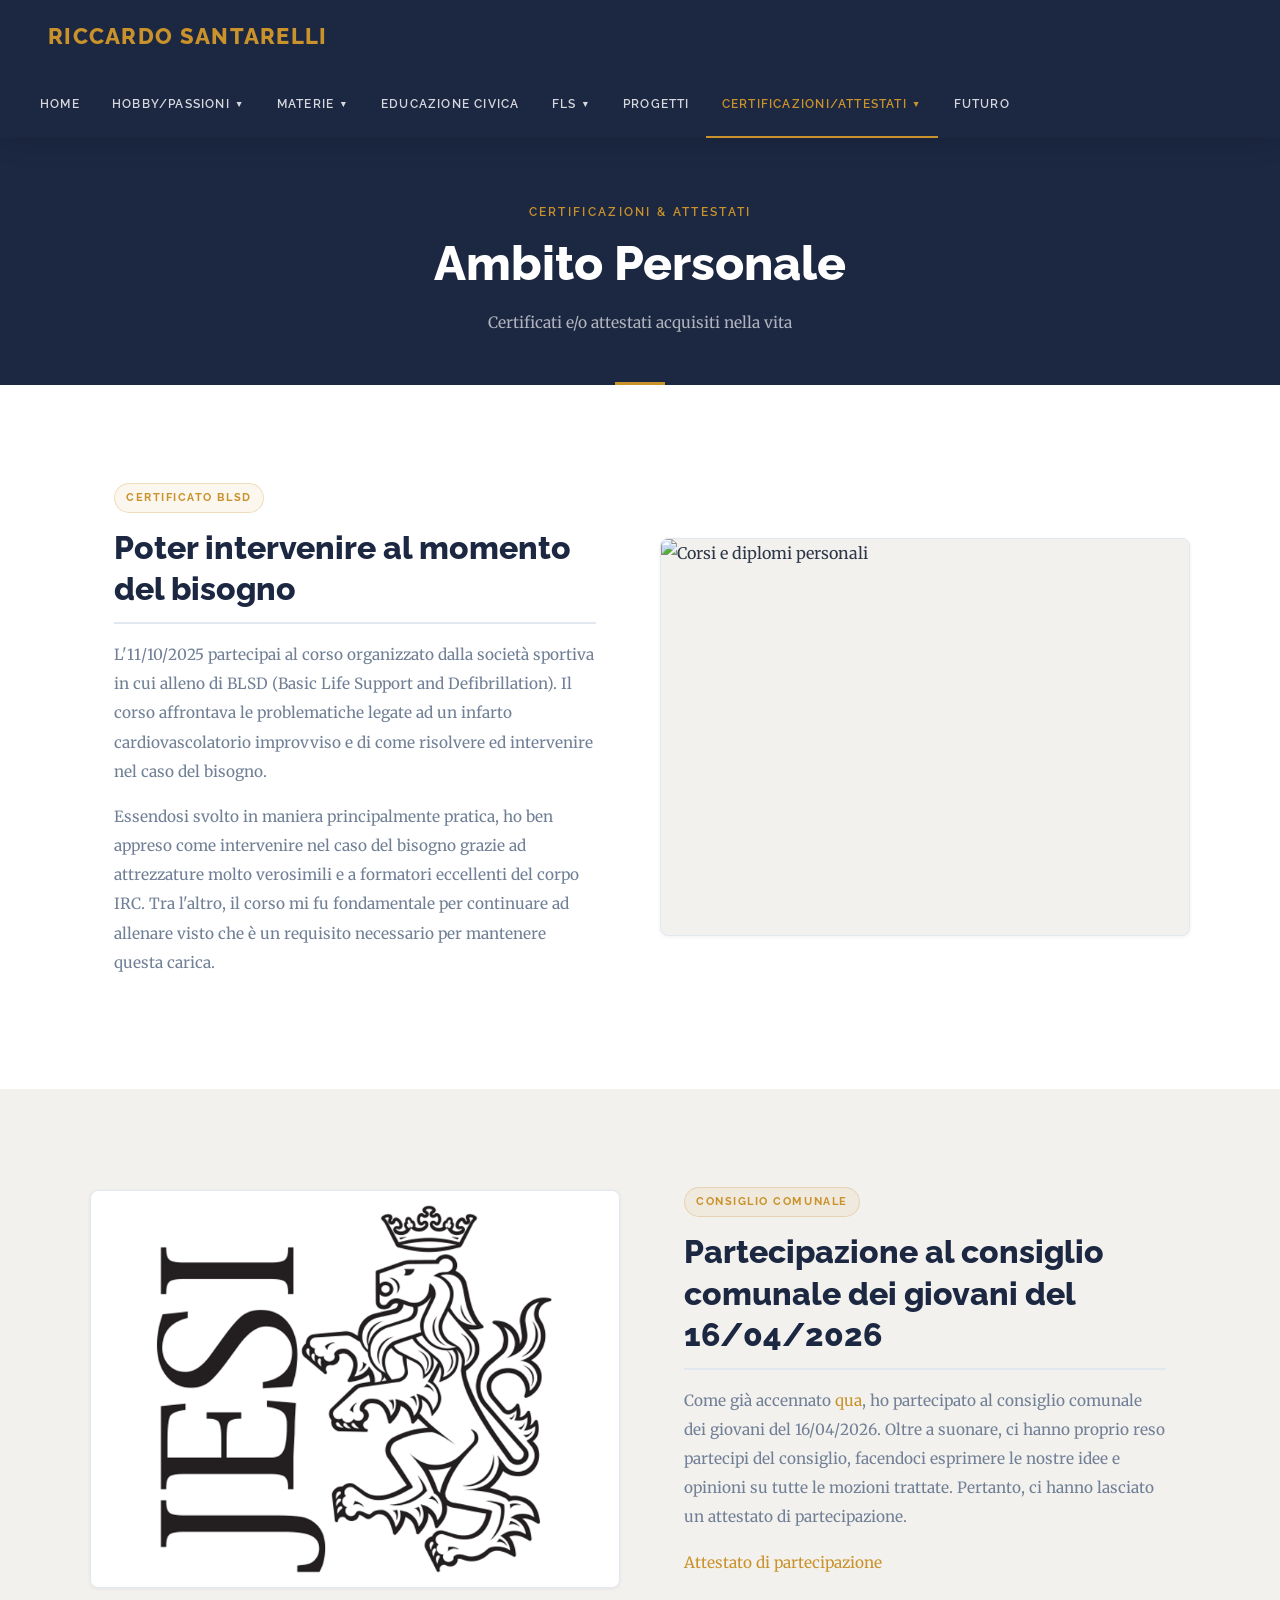
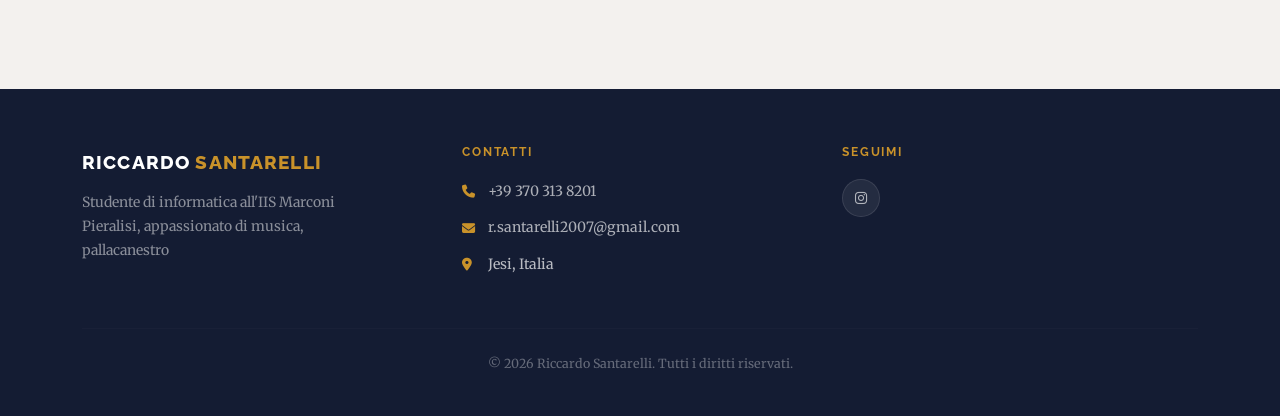
==== ambito-personale.html @ a691b488 "Add files via upload" ====
<!DOCTYPE html>
<html lang="it">
<head>
  <meta charset="UTF-8" />
  <meta name="viewport" content="width=device-width, initial-scale=1.0" />
  <meta name="description" content="Certificazioni — Ambito Personale" />
  <title>Certificazioni — Ambito Personale</title>
  <link rel="stylesheet" href="https://cdn.jsdelivr.net/npm/bootstrap@5.3.2/dist/css/bootstrap.min.css" />
  <link rel="stylesheet" href="https://cdnjs.cloudflare.com/ajax/libs/font-awesome/6.5.0/css/all.min.css" />
  <link rel="preconnect" href="https://fonts.googleapis.com" />
  <link rel="preconnect" href="https://fonts.gstatic.com" crossorigin />
  <link href="https://fonts.googleapis.com/css2?family=Raleway:wght@400;600;700;800&family=Merriweather:wght@300;400&display=swap" rel="stylesheet" />
  <link rel="stylesheet" href="css/style.css" />
</head>
<body>

  <div id="navbar-placeholder"></div>

  <section class="page-hero">
    <div class="container">
      <p class="page-category">Certificazioni & Attestati</p>
      <h1>Ambito Personale</h1>
      <p class="page-description">
        Certificati e/o attestati acquisiti nella vita
      </p>
    </div>
  </section>

  <section class="content-section bg-white">
    <div class="container">
      <div class="row align-items-center gy-4">
        <div class="col-lg-6 fade-in">
          <div class="section-text-block">
            <span class="section-badge">Certificato BLSD</span>
            <h2 class="section-title">Poter intervenire al momento del bisogno</h2>
            <p class="section-text">
              L'11/10/2025 partecipai al corso organizzato dalla società sportiva in cui alleno di BLSD (Basic Life Support and Defibrillation).
              Il corso affrontava le problematiche legate ad un infarto cardiovascolatorio improvviso e di come risolvere ed intervenire nel caso del bisogno.
            </p>
            <p class="section-text">
              Essendosi svolto in maniera principalmente pratica, ho ben appreso come intervenire nel caso del bisogno grazie ad attrezzature molto verosimili e a formatori eccellenti del corpo IRC.
              Tra l'altro, il corso mi fu fondamentale per continuare ad allenare visto che è un requisito necessario per mantenere questa carica.
            </p>
          </div>
        </div>
        <div class="col-lg-6 fade-in">
          <div class="section-image-wrapper">
            <img class="section-image" src="ATTESTATO SANTARELLI RICCARDO blsd-1.png" alt="Corsi e diplomi personali" />
          </div>
        </div>
      </div>
    </div>
  </section>

  <section class="content-section bg-alt">
    <div class="container">
      <div class="row align-items-center gy-4">
        <div class="col-lg-6 fade-in">
          <div class="section-image-wrapper">
            <img class="section-image" src="logo jesi.jpg" alt="Brevetti e qualifiche personali" />
          </div>
        </div>
        <div class="col-lg-6 fade-in">
          <div class="section-text-block">
            <span class="section-badge">Consiglio comunale</span>
            <h2 class="section-title">Partecipazione al consiglio comunale dei giovani del 16/04/2026</h2>
            <p class="section-text">
              Come già accennato <a href="progetti.html#collegamentoMusica">qua</a>, ho partecipato al consiglio comunale dei giovani del 16/04/2026.
              Oltre a suonare, ci hanno proprio reso partecipi del consiglio, facendoci esprimere le nostre idee e opinioni su tutte le mozioni trattate. Pertanto, ci hanno lasciato un attestato di partecipazione.
            </p>
            <p class="section-text">
              <a href="pdf/comune.pdf" target="_blank">Attestato di partecipazione</a>
            </p>
          </div>
        </div>
      </div>
    </div>
  </section>

  

  <div id="footer-placeholder"></div>

  <script src="https://cdn.jsdelivr.net/npm/bootstrap@5.3.2/dist/js/bootstrap.bundle.min.js"></script>
  <script src="js/main.js"></script>
</body>
</html>
---- css/style.css ----
/* ============================================================
   STYLE.CSS — Foglio di stile principale del sito personale
   ============================================================ */


/* -------------------------------------------------------
   1. VARIABILI CSS (Design Tokens)
------------------------------------------------------- */
:root {
  --navy:       #1c2742;
  --navy-dark:  #141c33;
  --cream:      #faf9f7;
  --alt-bg:     #f3f1ee;
  --gold:       #c9922a;
  --gold-light: #e8b04a;
  --white:      #ffffff;
  --text:       #2d3748;
  --text-light: #718096;
  --border:     #e2e8f0;

  --shadow-sm:  0 1px 4px  rgba(0, 0, 0, 0.06);
  --shadow-md:  0 4px 16px rgba(0, 0, 0, 0.09);
  --shadow-lg:  0 8px 32px rgba(0, 0, 0, 0.12);

  --radius-sm:  4px;
  --radius-md:  8px;
  --radius-lg:  16px;

  --transition: 0.25s ease;

  --font-display: 'Raleway', sans-serif;
  --font-body:    'Merriweather', serif;
}


/* -------------------------------------------------------
   2. RESET E BASE
------------------------------------------------------- */
*,
*::before,
*::after {
  box-sizing: border-box;
  margin: 0;
  padding: 0;
}

html {
  scroll-behavior: smooth;
  font-size: 16px;
}

body {
  font-family: var(--font-body);
  color: var(--text);
  background-color: var(--cream);
  line-height: 1.8;
  overflow-x: hidden;
}

img {
  max-width: 100%;
  height: auto;
  display: block;
}

a {
  color: var(--gold);
  text-decoration: none;
  transition: color var(--transition);
}

a:hover {
  color: var(--gold-light);
}

h1, h2, h3, h4, h5, h6 {
  font-family: var(--font-display);
  font-weight: 700;
  line-height: 1.3;
  color: var(--navy);
}


/* -------------------------------------------------------
   3. NAVBAR
------------------------------------------------------- */
.navbar-custom {
  background-color: var(--navy);
  padding: 0;
  position: sticky;
  top: 0;
  z-index: 1000;
  box-shadow: var(--shadow-md);
}

.navbar-custom .navbar-brand {
  font-family: var(--font-display);
  font-weight: 800;
  font-size: 1.35rem;
  color: var(--white) !important;
  letter-spacing: 0.06em;
  text-transform: uppercase;
  padding: 1.1rem 1.5rem;
  transition: color var(--transition);
}

.navbar-custom .navbar-brand span {
  color: var(--gold);
}

.navbar-custom .navbar-brand:hover {
  color: var(--gold) !important;
}

.navbar-custom .nav-list {
  list-style: none;
  display: flex;
  align-items: stretch;
  margin: 0;
  padding: 0;
  height: 100%;
}

.navbar-custom .nav-item-custom {
  position: relative;
  display: flex;
  align-items: center;
}

.navbar-custom .nav-link-custom {
  font-family: var(--font-display);
  font-weight: 600;
  font-size: 0.76rem;
  letter-spacing: 0.1em;
  text-transform: uppercase;
  color: rgba(255, 255, 255, 0.82);
  padding: 1.25rem 1rem;
  display: flex;
  align-items: center;
  gap: 0.3rem;
  cursor: pointer;
  transition: color var(--transition), background-color var(--transition);
  border-bottom: 2px solid transparent;
  white-space: nowrap;
}

.navbar-custom .nav-link-custom .arrow {
  font-size: 0.55rem;
  transition: transform var(--transition);
  display: inline-block;
}

.navbar-custom .nav-item-custom:hover .nav-link-custom .arrow {
  transform: rotate(180deg);
}

.navbar-custom .nav-link-custom:hover,
.navbar-custom .nav-link-custom.active {
  color: var(--gold);
  border-bottom-color: var(--gold);
}


/* -------------------------------------------------------
   3a. DROPDOWN
------------------------------------------------------- */
.dropdown-custom {
  position: absolute;
  top: 100%;
  left: 50%;
  transform: translateX(-50%) translateY(-6px);
  background: var(--white);
  border-radius: var(--radius-md);
  box-shadow: var(--shadow-lg);
  padding: 1rem;
  display: flex;
  gap: 0.75rem;
  min-width: 200px;
  z-index: 999;
  border-top: 2px solid var(--gold);

  opacity: 0;
  visibility: hidden;
  pointer-events: none;
  transition: opacity var(--transition),
              visibility var(--transition),
              transform var(--transition);
}

.nav-item-custom:hover .dropdown-custom {
  opacity: 1;
  visibility: visible;
  pointer-events: auto;
  transform: translateX(-50%) translateY(0);
}

.dropdown-item-custom {
  display: flex;
  flex-direction: column;
  align-items: center;
  gap: 0.5rem;
  padding: 0.5rem;
  border-radius: var(--radius-sm);
  text-decoration: none;
  color: var(--text);
  transition: background-color var(--transition);
  min-width: 90px;
}

.dropdown-item-custom:hover {
  background-color: var(--alt-bg);
  color: var(--navy);
}

.dropdown-item-custom .dropdown-img {
  width: 80px;
  height: 60px;
  object-fit: cover;
  border-radius: var(--radius-sm);
  border: 1px solid var(--border);
  background-color: var(--alt-bg);
  transition: border-color var(--transition);
}

.dropdown-item-custom:hover .dropdown-img {
  border-color: var(--gold);
}

.dropdown-item-custom .dropdown-label {
  font-family: var(--font-display);
  font-size: 0.66rem;
  font-weight: 700;
  letter-spacing: 0.08em;
  text-transform: uppercase;
  text-align: center;
  color: var(--navy);
}


/* -------------------------------------------------------
   3b. HAMBURGER
------------------------------------------------------- */
.hamburger {
  display: none;
  flex-direction: column;
  justify-content: center;
  gap: 5px;
  cursor: pointer;
  padding: 1.1rem;
  background: none;
  border: none;
}

.hamburger span {
  display: block;
  width: 22px;
  height: 2px;
  background-color: var(--white);
  border-radius: 2px;
  transition: transform var(--transition), opacity var(--transition);
}

.hamburger.open span:nth-child(1) {
  transform: translateY(7px) rotate(45deg);
}
.hamburger.open span:nth-child(2) {
  opacity: 0;
}
.hamburger.open span:nth-child(3) {
  transform: translateY(-7px) rotate(-45deg);
}


/* -------------------------------------------------------
   4. HERO HOME — sfondo chiaro, non blu scuro
------------------------------------------------------- */
.hero-home {
  min-height: 92vh;
  display: flex;
  align-items: center;
  background-color: var(--cream);
  position: relative;
  overflow: hidden;
}

/* Sottile barra dorata a sinistra */
.hero-home::before {
  content: '';
  position: absolute;
  top: 0;
  left: 0;
  width: 4px;
  height: 100%;
  background: linear-gradient(to bottom, var(--gold), transparent);
  pointer-events: none;
}

.hero-content {
  position: relative;
  z-index: 1;
}

.hero-name {
  font-family: var(--font-display);
  font-weight: 800;
  font-size: clamp(2.4rem, 5vw, 4rem);
  color: var(--navy);
  line-height: 1.1;
  margin-bottom: 0.5rem;
}

.hero-name .highlight {
  color: var(--gold);
}

.hero-subtitle {
  font-family: var(--font-display);
  font-weight: 600;
  font-size: 0.8rem;
  color: var(--text-light);
  letter-spacing: 0.2em;
  text-transform: uppercase;
  margin-bottom: 1.5rem;
}

.hero-bio {
  font-size: 0.97rem;
  color: var(--text-light);
  max-width: 500px;
  line-height: 1.9;
  margin-bottom: 2rem;
}

.btn-hero {
  display: inline-block;
  font-family: var(--font-display);
  font-weight: 700;
  font-size: 0.78rem;
  letter-spacing: 0.12em;
  text-transform: uppercase;
  color: var(--white);
  background-color: var(--navy);
  padding: 0.8rem 2rem;
  border-radius: var(--radius-sm);
  border: 2px solid var(--navy);
  transition: background-color var(--transition), color var(--transition), border-color var(--transition);
}

.btn-hero:hover {
  background-color: var(--gold);
  border-color: var(--gold);
  color: var(--white);
}

.hero-photo-wrapper {
  position: relative;
  display: flex;
  justify-content: center;
}

/* Semplice rettangolo offset come accento visivo */
.hero-photo-wrapper::before {
  content: '';
  position: absolute;
  width: calc(100% - 60px);
  height: calc(100% - 40px);
  background-color: rgba(201, 146, 42, 0.07);
  border: 1px solid rgba(201, 146, 42, 0.2);
  border-radius: var(--radius-lg);
  top: 20px;
  left: 50px;
  z-index: 0;
}

.hero-photo {
  width: 100%;
  max-width: 400px;
  aspect-ratio: 3 / 4;
  object-fit: cover;
  border-radius: var(--radius-lg);
  position: relative;
  z-index: 1;
  box-shadow: var(--shadow-md);
  background-color: var(--alt-bg);
  border: 1px solid var(--border);
}


/* -------------------------------------------------------
   5. PAGE HERO — Banner pagine interne
------------------------------------------------------- */
.page-hero {
  background-color: var(--navy);
  padding: 4rem 0 3rem;
  text-align: center;
  position: relative;
}

.page-hero::after {
  content: '';
  position: absolute;
  bottom: 0;
  left: 50%;
  transform: translateX(-50%);
  width: 50px;
  height: 3px;
  background: var(--gold);
}

.page-hero .page-category {
  font-family: var(--font-display);
  font-size: 0.72rem;
  font-weight: 600;
  letter-spacing: 0.2em;
  text-transform: uppercase;
  color: var(--gold);
  margin-bottom: 0.6rem;
}

.page-hero h1 {
  font-family: var(--font-display);
  font-size: clamp(1.8rem, 4vw, 3rem);
  font-weight: 800;
  color: var(--white);
  margin-bottom: 0.9rem;
}

.page-hero .page-description {
  font-size: 0.97rem;
  color: rgba(255, 255, 255, 0.65);
  max-width: 540px;
  margin: 0 auto;
  line-height: 1.8;
}


/* -------------------------------------------------------
   6. SEZIONI CONTENUTO
------------------------------------------------------- */
.content-section {
  padding: 5rem 0;
}

.content-section.bg-alt {
  background-color: var(--alt-bg);
}

.content-section.bg-white {
  background-color: var(--white);
}

.section-text-block {
  padding: 1rem 2rem;
}

.section-badge {
  display: inline-block;
  font-family: var(--font-display);
  font-size: 0.68rem;
  font-weight: 700;
  letter-spacing: 0.14em;
  text-transform: uppercase;
  color: var(--gold);
  background-color: rgba(201, 146, 42, 0.08);
  padding: 0.25rem 0.7rem;
  border-radius: 20px;
  border: 1px solid rgba(201, 146, 42, 0.25);
  margin-bottom: 0.9rem;
}

.section-title {
  font-family: var(--font-display);
  font-size: clamp(1.4rem, 2.5vw, 2rem);
  font-weight: 800;
  color: var(--navy);
  margin-bottom: 1rem;
  padding-bottom: 0.75rem;
  border-bottom: 2px solid var(--border);
}

.section-text {
  color: var(--text-light);
  font-size: 0.96rem;
  line-height: 1.9;
  margin-bottom: 1rem;
}

.section-image {
  width: 100%;
  aspect-ratio: 4 / 3;
  object-fit: cover;
  border-radius: var(--radius-md);
  box-shadow: var(--shadow-sm);
  background-color: var(--alt-bg);
  border: 1px solid var(--border);
  transition: box-shadow 0.3s ease;
}

.section-image:hover {
  box-shadow: var(--shadow-md);
}

.section-image-wrapper {
  padding: 0.5rem;
}

.section-image-wrapper .section-image {
  position: relative;
  z-index: 1;
}


/* -------------------------------------------------------
   7. ANIMAZIONI DI ENTRATA
------------------------------------------------------- */
.fade-in {
  opacity: 0;
  transform: translateY(20px);
  transition: opacity 0.55s ease, transform 0.55s ease;
}

.fade-in.visible {
  opacity: 1;
  transform: translateY(0);
}

.fade-in:nth-child(1) { transition-delay: 0.0s; }
.fade-in:nth-child(2) { transition-delay: 0.12s; }
.fade-in:nth-child(3) { transition-delay: 0.24s; }
.fade-in:nth-child(4) { transition-delay: 0.36s; }


/* -------------------------------------------------------
   8. FOOTER
------------------------------------------------------- */
.footer {
  background-color: var(--navy-dark);
  color: rgba(255, 255, 255, 0.7);
  padding: 3.5rem 0 1.5rem;
}

.footer-brand {
  font-family: var(--font-display);
  font-weight: 800;
  font-size: 1.2rem;
  color: var(--white);
  letter-spacing: 0.06em;
  text-transform: uppercase;
  margin-bottom: 0.75rem;
}

.footer-brand span {
  color: var(--gold);
}

.footer-desc {
  font-size: 0.87rem;
  line-height: 1.7;
  color: rgba(255,255,255,0.5);
  max-width: 260px;
}

.footer-col-title {
  font-family: var(--font-display);
  font-weight: 700;
  font-size: 0.72rem;
  letter-spacing: 0.16em;
  text-transform: uppercase;
  color: var(--gold);
  margin-bottom: 1.2rem;
}

.footer-list {
  list-style: none;
  padding: 0;
  margin: 0;
}

.footer-list li {
  margin-bottom: 0.7rem;
  font-size: 0.88rem;
  display: flex;
  align-items: center;
  gap: 0.5rem;
}

.footer-list li i {
  color: var(--gold);
  font-size: 0.82rem;
  width: 18px;
}

.footer-list a {
  color: rgba(255,255,255,0.65);
  text-decoration: none;
  transition: color var(--transition);
}

.footer-list a:hover {
  color: var(--gold);
}

.social-links {
  display: flex;
  gap: 0.6rem;
  flex-wrap: wrap;
  margin-top: 0.5rem;
}

.social-link {
  display: flex;
  align-items: center;
  justify-content: center;
  width: 38px;
  height: 38px;
  border-radius: 50%;
  background-color: rgba(255,255,255,0.07);
  border: 1px solid rgba(255,255,255,0.1);
  color: rgba(255,255,255,0.65) !important;
  font-size: 0.87rem;
  transition: background-color var(--transition), border-color var(--transition);
  text-decoration: none;
}

.social-link:hover {
  background-color: var(--gold);
  border-color: var(--gold);
  color: var(--white) !important;
}

.footer-divider {
  border: none;
  border-top: 1px solid rgba(255,255,255,0.08);
  margin: 2.5rem 0 1.5rem;
}

.footer-copyright {
  font-size: 0.78rem;
  color: rgba(255,255,255,0.35);
  text-align: center;
}


/* -------------------------------------------------------
   9. UTILITIES
------------------------------------------------------- */
.section-py { padding: 4.5rem 0; }

.section-heading-center {
  text-align: center;
  margin-bottom: 3rem;
}

.section-heading-center h2 {
  font-family: var(--font-display);
  font-size: clamp(1.8rem, 3vw, 2.4rem);
  font-weight: 800;
  color: var(--navy);
  margin-bottom: 1rem;
}

.section-heading-center p {
  color: var(--text-light);
  max-width: 540px;
  margin: 0 auto;
  font-size: 0.97rem;
}

.gold-line {
  width: 40px;
  height: 2px;
  background: var(--gold);
  border-radius: 2px;
  margin: 0.8rem auto 1.5rem;
}


/* -------------------------------------------------------
   10. RESPONSIVE
------------------------------------------------------- */
@media (max-width: 991px) {
  .hamburger {
    display: flex;
  }

  .navbar-custom .nav-list {
    display: none;
    flex-direction: column;
    width: 100%;
    background-color: var(--navy-dark);
    padding: 1rem 0;
    align-items: flex-start !important;
  }

  .navbar-custom .nav-list.open {
    display: flex;
  }

  .nav-item-custom {
    width: 100%;
    flex-direction: column;
    align-items: flex-start !important;
  }

  .nav-link-custom {
    width: 100%;
    padding: 0.85rem 1.5rem;
    border-bottom: none !important;
    border-left: 3px solid transparent;
  }

  .nav-link-custom:hover,
  .nav-link-custom.active {
    border-left-color: var(--gold) !important;
    border-bottom: none !important;
  }

  .dropdown-custom {
    position: static;
    transform: none;
    box-shadow: none;
    opacity: 1;
    visibility: visible;
    pointer-events: auto;
    border-radius: 0;
    border-top: none;
    border-left: 2px solid var(--gold);
    padding: 0.5rem 1rem 0.75rem 1.5rem;
    flex-direction: column;
    flex-wrap: nowrap;
    gap: 0.25rem;
    display: none;
    background-color: rgba(0,0,0,0.15);
    margin-left: 1.5rem;
    width: calc(100% - 1.5rem);
  }

  .nav-item-custom.open > .dropdown-custom {
    display: flex;
  }

  .dropdown-item-custom .dropdown-img {
    width: 64px;
    height: 50px;
  }
}

@media (max-width: 575px) {
  .hero-photo-wrapper::before {
    display: none;
  }

  .section-text-block {
    padding: 1rem 0;
  }

  .hero-home {
    min-height: auto;
    padding: 4rem 0;
  }

  .hero-name {
    font-size: 2.3rem;
  }

  .content-section .row-reverse-mobile {
    flex-direction: column-reverse;
  }
}
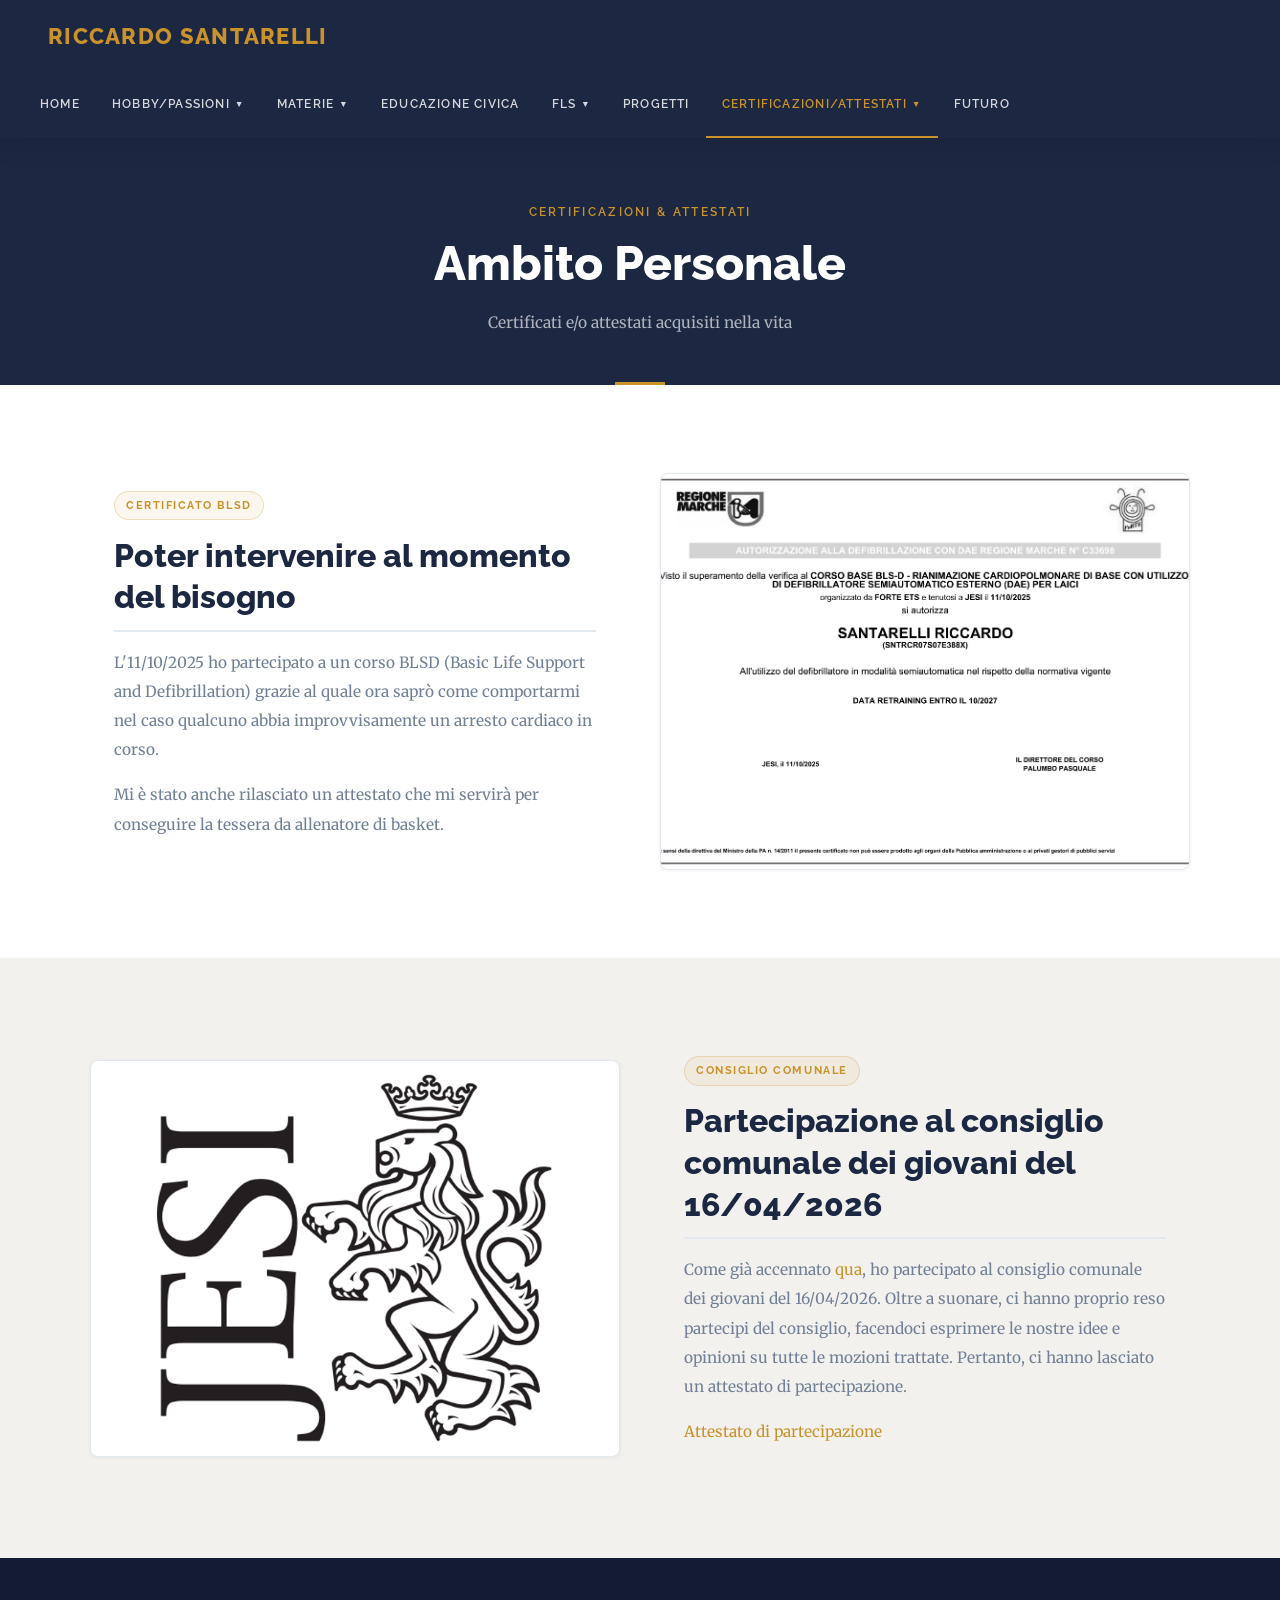
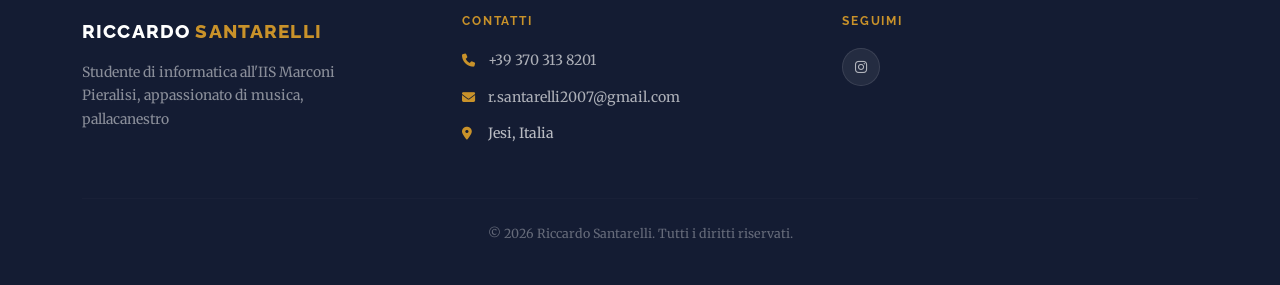
==== commit 78a43efd: "Revise BLSD course participation details Updated the description of the BLSD course participation an" ====
--- a/ambito-personale.html
+++ b/ambito-personale.html
@@ -34,12 +34,13 @@
             <span class="section-badge">Certificato BLSD</span>
             <h2 class="section-title">Poter intervenire al momento del bisogno</h2>
             <p class="section-text">
-              L'11/10/2025 partecipai al corso organizzato dalla società sportiva in cui alleno di BLSD (Basic Life Support and Defibrillation).
-              Il corso affrontava le problematiche legate ad un infarto cardiovascolatorio improvviso e di come risolvere ed intervenire nel caso del bisogno.
+              L'11/10/2025 ho partecipato a un corso BLSD (Basic Life Support and Defibrillation) grazie al
+              quale ora saprò come comportarmi nel caso qualcuno abbia improvvisamente un
+              arresto cardiaco in corso.
             </p>
             <p class="section-text">
-              Essendosi svolto in maniera principalmente pratica, ho ben appreso come intervenire nel caso del bisogno grazie ad attrezzature molto verosimili e a formatori eccellenti del corpo IRC.
-              Tra l'altro, il corso mi fu fondamentale per continuare ad allenare visto che è un requisito necessario per mantenere questa carica.
+              Mi è stato anche rilasciato un attestato che mi servirà per
+              conseguire la tessera da allenatore di basket.
             </p>
           </div>
         </div>
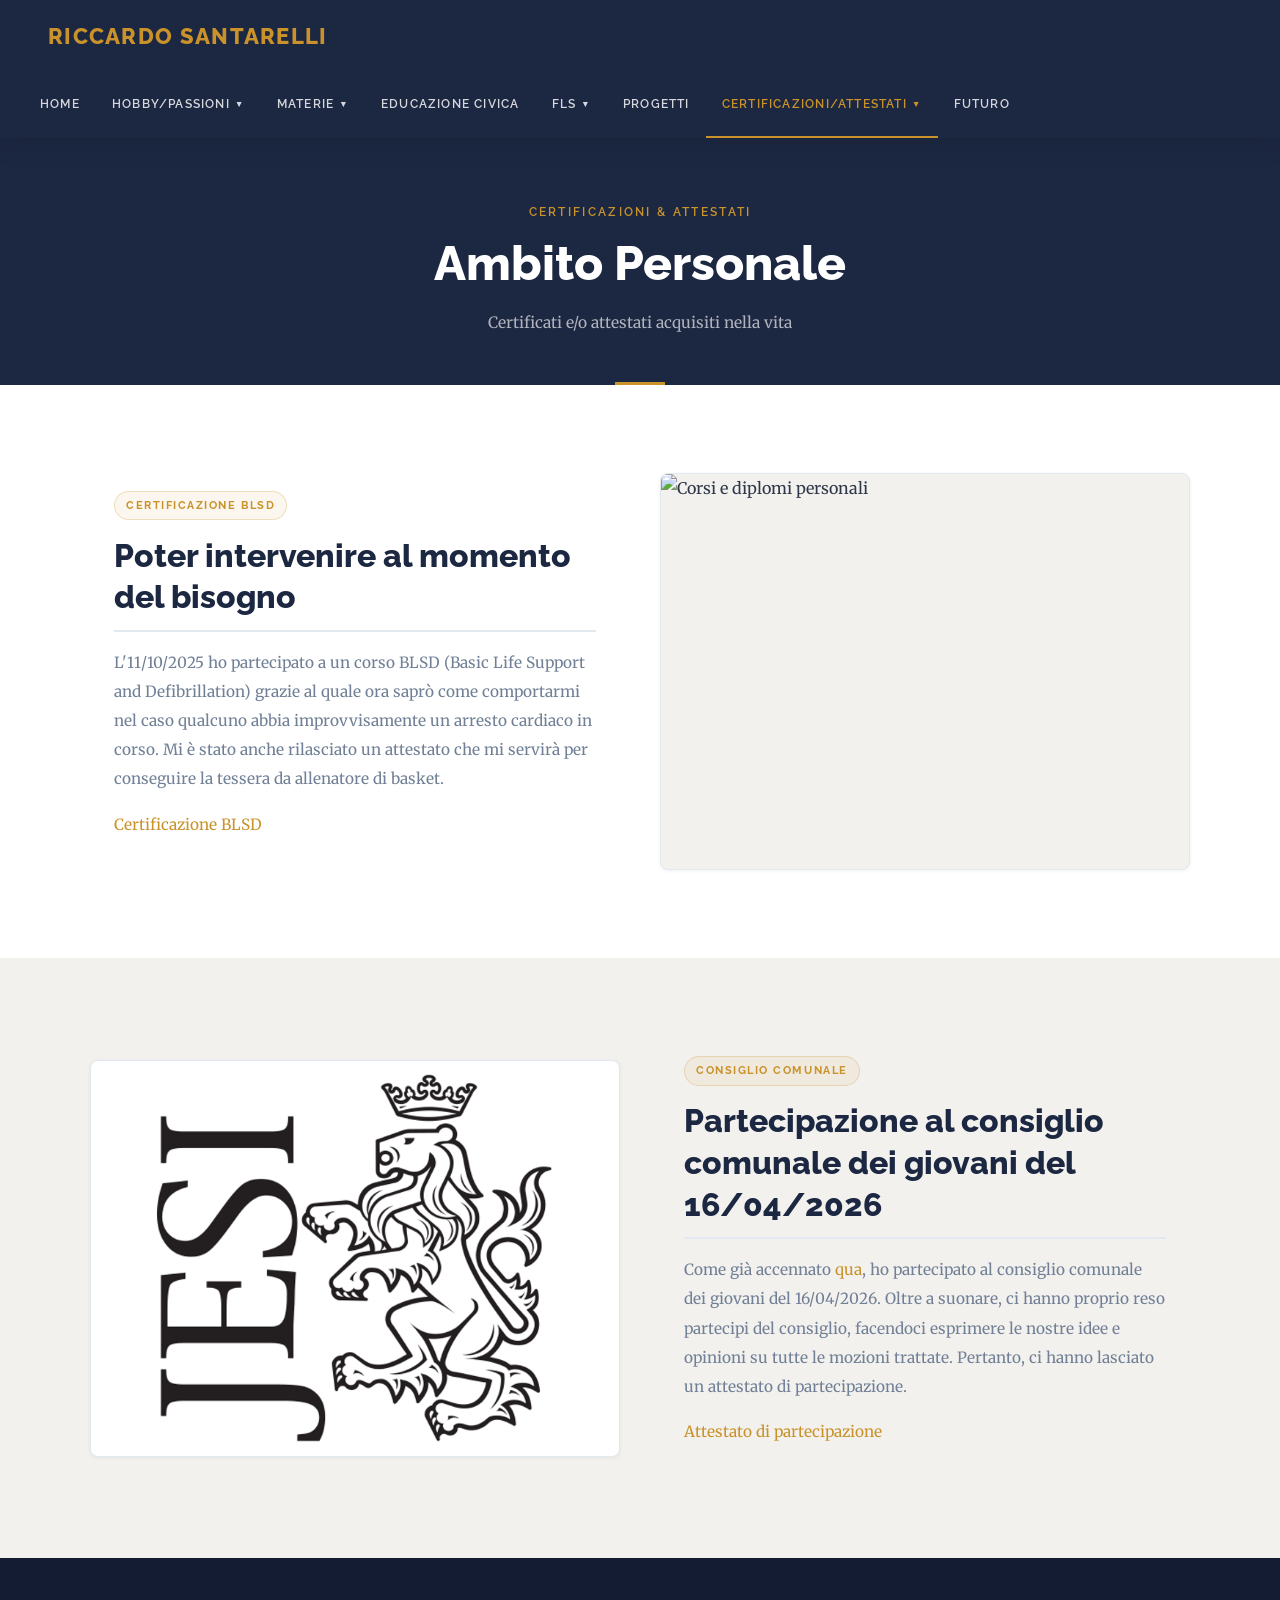
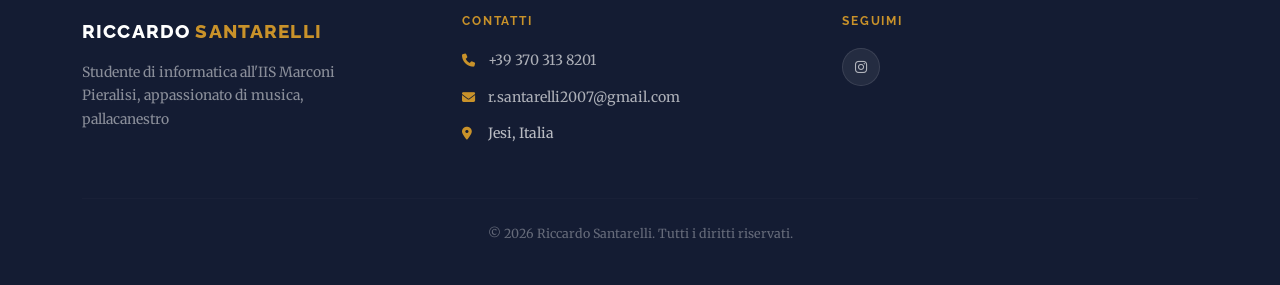
==== commit 2ed381ac: "Update certification details in ambito-personale.html Updated the certification badge and modified t" ====
--- a/ambito-personale.html
+++ b/ambito-personale.html
@@ -31,22 +31,22 @@
       <div class="row align-items-center gy-4">
         <div class="col-lg-6 fade-in">
           <div class="section-text-block">
-            <span class="section-badge">Certificato BLSD</span>
+            <span class="section-badge">Certificazione BLSD</span>
             <h2 class="section-title">Poter intervenire al momento del bisogno</h2>
             <p class="section-text">
               L'11/10/2025 ho partecipato a un corso BLSD (Basic Life Support and Defibrillation) grazie al
               quale ora saprò come comportarmi nel caso qualcuno abbia improvvisamente un
-              arresto cardiaco in corso.
+              arresto cardiaco in corso. Mi è stato anche rilasciato un attestato che mi servirà per
+              conseguire la tessera da allenatore di basket.
             </p>
             <p class="section-text">
-              Mi è stato anche rilasciato un attestato che mi servirà per
-              conseguire la tessera da allenatore di basket.
+              <a href="ATTESTATO SANTARELLI RICCARDO blsd-1.png" target="_blank">Certificazione BLSD</a>
             </p>
           </div>
         </div>
         <div class="col-lg-6 fade-in">
           <div class="section-image-wrapper">
-            <img class="section-image" src="ATTESTATO SANTARELLI RICCARDO blsd-1.png" alt="Corsi e diplomi personali" />
+            <img class="section-image" src="" alt="Corsi e diplomi personali" />
           </div>
         </div>
       </div>
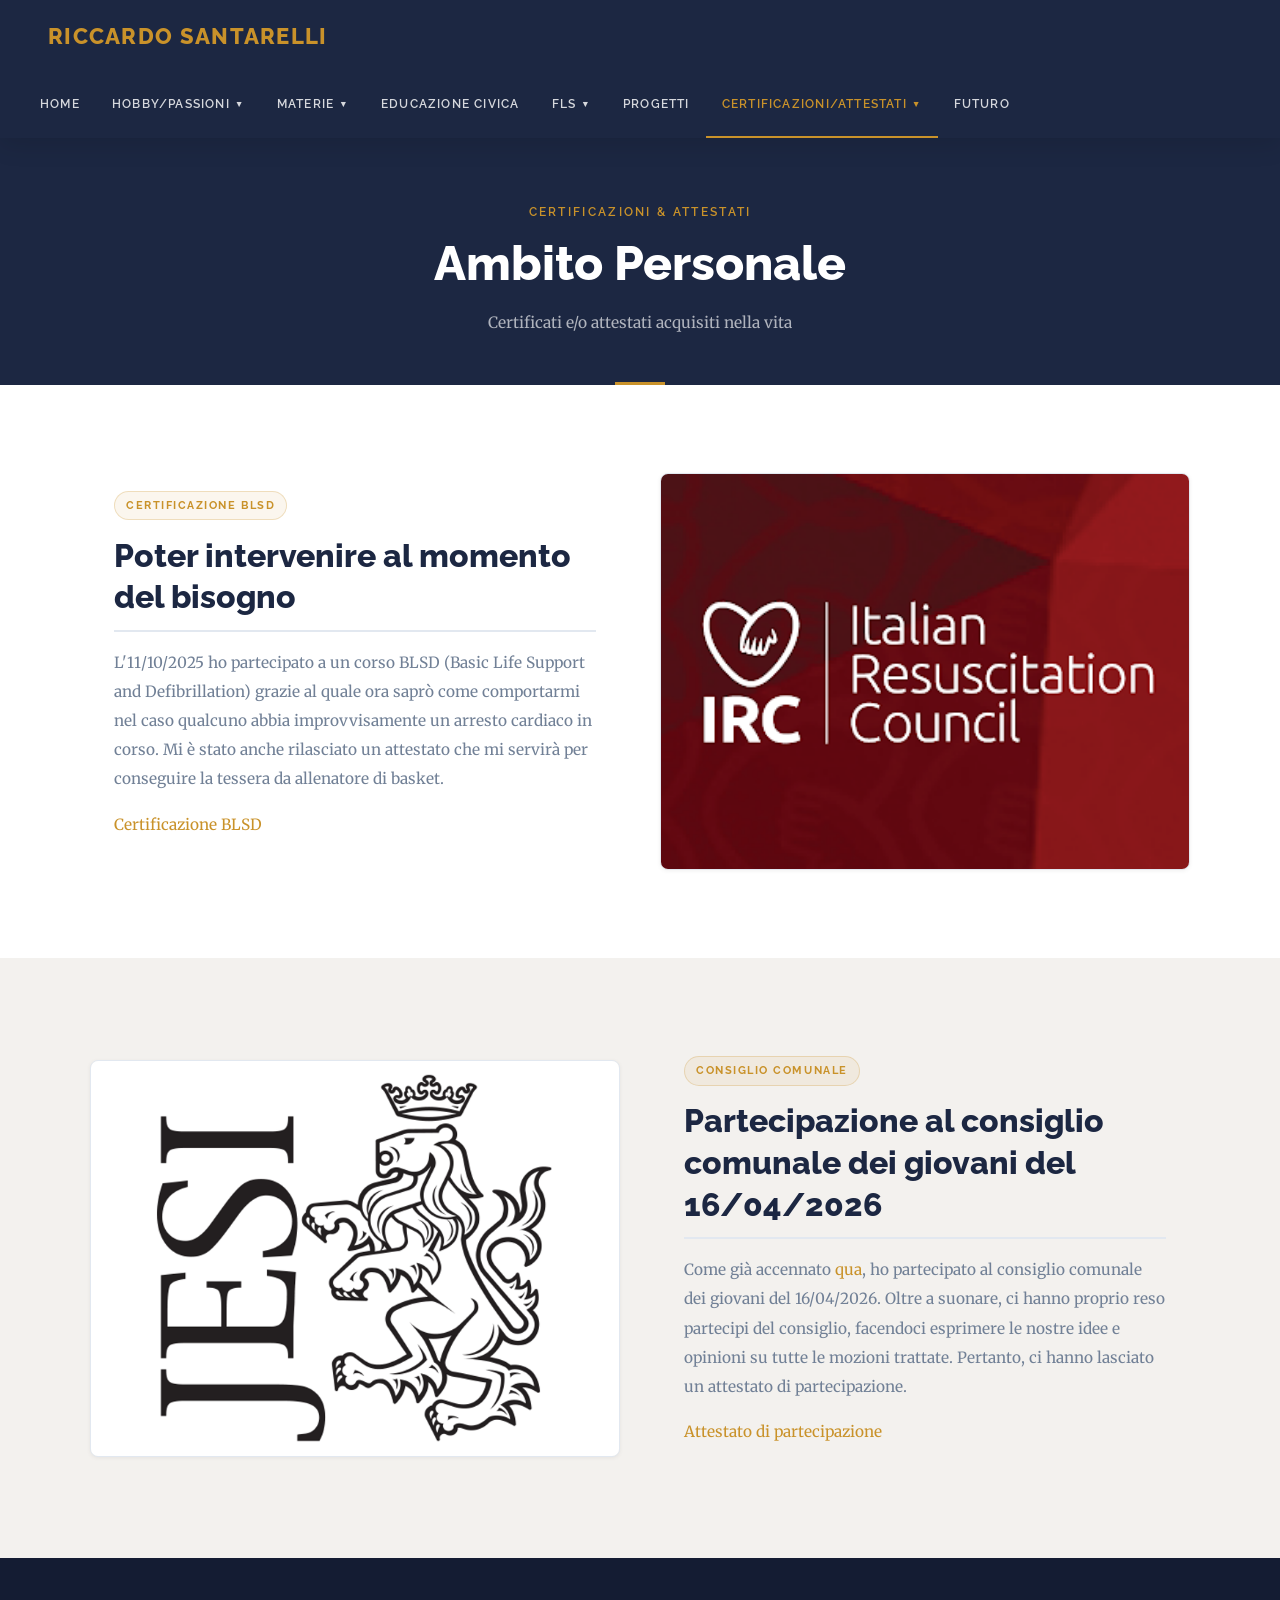
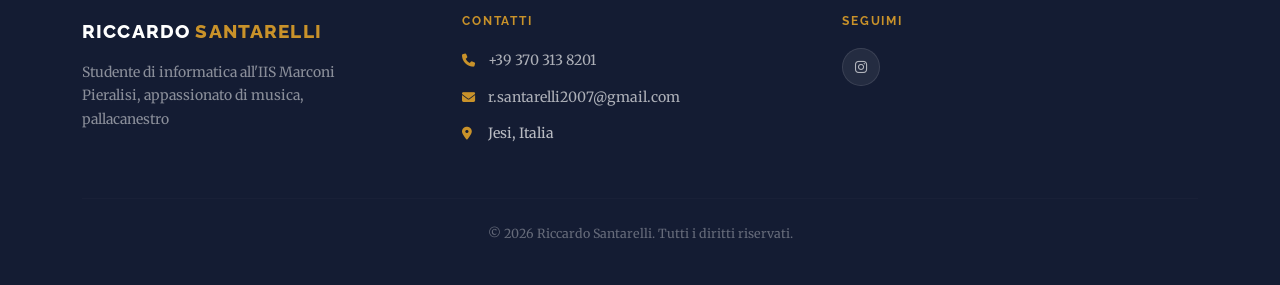
==== commit 439227b1: "Update image source in ambito-personale.html" ====
--- a/ambito-personale.html
+++ b/ambito-personale.html
@@ -46,7 +46,7 @@
         </div>
         <div class="col-lg-6 fade-in">
           <div class="section-image-wrapper">
-            <img class="section-image" src="" alt="Corsi e diplomi personali" />
+            <img class="section-image" src="irc.png" alt="Corsi e diplomi personali" />
           </div>
         </div>
       </div>
